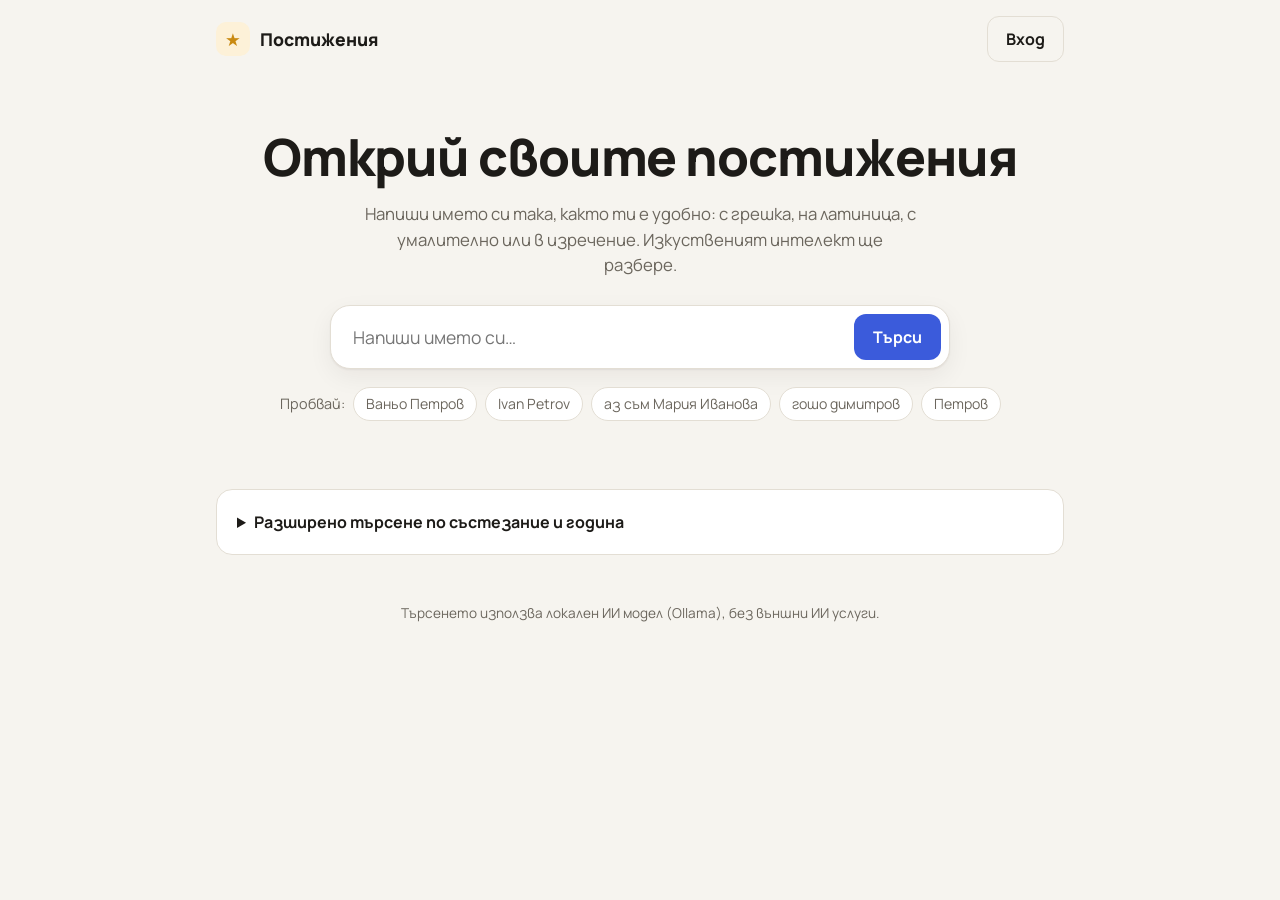
==== Tracker/wwwroot/index.html @ f768b079 "Add smart name search with local AI and new frontend - Restore Tracker/ project layout so static fil" ====
﻿<!DOCTYPE html>
<html lang="bg">
<head>
    <meta charset="UTF-8">
    <meta name="viewport" content="width=device-width, initial-scale=1.0">
    <title>Постижения</title>
    <link rel="preconnect" href="https://fonts.googleapis.com">
    <link rel="preconnect" href="https://fonts.gstatic.com" crossorigin>
    <link href="https://fonts.googleapis.com/css2?family=Manrope:wght@400;500;600;700;800&display=swap" rel="stylesheet">
    <link rel="stylesheet" href="style.css">
</head>
<body>
    <header class="topbar">
        <a class="brand" href="/">
            <span class="brand-mark" aria-hidden="true">★</span>
            <span>Постижения</span>
        </a>

        <div class="account">
            <span id="accountStatus" class="account-status"></span>
            <button id="libraryButton" class="button ghost" hidden>Моята библиотека</button>
            <button id="accountButton" class="button ghost">Вход</button>
            <button id="logoutButton" class="button ghost" hidden>Изход</button>
        </div>
    </header>

    <main>
        <section class="hero">
            <h1>Открий своите постижения</h1>
            <p class="lead">
                Напиши името си така, както ти е удобно: с грешка, на латиница,
                с умалително или в изречение. Изкуственият интелект ще разбере.
            </p>

            <form id="searchForm" class="search" role="search">
                <label for="searchInput" class="visually-hidden">Име на ученик</label>
                <input id="searchInput"
                       type="search"
                       autocomplete="off"
                       placeholder="Напиши името си…"
                       maxlength="200">
                <button type="submit" class="button primary">Търси</button>
            </form>

            <div class="examples">
                <span>Пробвай:</span>
                <button type="button" class="chip" data-example="Ваньо Петров">Ваньо Петров</button>
                <button type="button" class="chip" data-example="Ivan Petrov">Ivan Petrov</button>
                <button type="button" class="chip" data-example="аз съм Мария Иванова">аз съм Мария Иванова</button>
                <button type="button" class="chip" data-example="гошо димитров">гошо димитров</button>
                <button type="button" class="chip" data-example="Петров">Петров</button>
            </div>
        </section>

        <section class="results-area" aria-live="polite">
            <div id="searchStatus"></div>
            <div id="results" class="cards"></div>
        </section>

        <section id="librarySection" class="panel" hidden>
            <div class="panel-head">
                <h2>Моята библиотека</h2>
                <button id="refreshLibraryButton" class="button ghost small">Опресни</button>
            </div>
            <div id="library" class="rows"></div>
        </section>

        <details class="panel advanced">
            <summary>Разширено търсене по състезание и година</summary>

            <form id="advancedForm" class="advanced-form">
                <input type="text" id="participant" placeholder="Име (точно съдържание)">
                <input type="text" id="competition" placeholder="Състезание">
                <input type="number" id="year" placeholder="Година" min="1990" max="2100">
                <button type="submit" class="button primary">Търси</button>
            </form>

            <div id="advancedResults" class="rows"></div>
        </details>
    </main>

    <footer class="footer">
        Търсенето използва локален ИИ модел (Ollama), без външни ИИ услуги.
    </footer>

    <dialog id="accountDialog" class="dialog">
        <form method="dialog" class="dialog-close">
            <button class="icon-button" aria-label="Затвори">✕</button>
        </form>

        <div class="tabs" role="tablist">
            <button type="button" class="tab active" data-tab="login" role="tab">Вход</button>
            <button type="button" class="tab" data-tab="register" role="tab">Регистрация</button>
        </div>

        <form id="loginForm" class="auth-form" data-panel="login">
            <input type="email" id="loginEmail" placeholder="Имейл" required autocomplete="username">
            <input type="password" id="loginPassword" placeholder="Парола" required autocomplete="current-password">
            <button type="submit" class="button primary">Влез</button>
            <p id="loginMessage" class="form-message"></p>
        </form>

        <form id="registerForm" class="auth-form" data-panel="register" hidden>
            <input type="email" id="registerEmail" placeholder="Имейл" required autocomplete="username">
            <input type="password" id="registerPassword" placeholder="Парола" required autocomplete="new-password">
            <p class="hint">Поне 6 знака, с главна и малка буква, цифра и символ.</p>
            <button type="submit" class="button primary">Създай акаунт</button>
            <p id="registerMessage" class="form-message"></p>
        </form>
    </dialog>

    <div id="toast" class="toast" role="status" hidden></div>

    <script src="script.js"></script>
</body>
</html>
---- Tracker/wwwroot/style.css ----
﻿:root {
    --bg: #f6f4ef;
    --surface: #ffffff;
    --surface-2: #f0ede6;
    --text: #1d1b18;
    --muted: #6b665d;
    --border: #e3ded4;
    --accent: #3b5bdb;
    --accent-text: #ffffff;
    --accent-soft: #e7ecff;
    --gold: #c98a12;
    --gold-soft: #fdf1d8;
    --ai: #7048e8;
    --ai-soft: #f1ecff;
    --danger: #c92a2a;
    --shadow: 0 1px 2px rgba(30, 25, 15, .06), 0 8px 24px rgba(30, 25, 15, .06);
    --radius: 16px;
    color-scheme: light;
}

@media (prefers-color-scheme: dark) {
    :root {
        --bg: #141311;
        --surface: #1d1c19;
        --surface-2: #262420;
        --text: #f1eee8;
        --muted: #a39d92;
        --border: #34312b;
        --accent: #7c95ff;
        --accent-text: #0f1020;
        --accent-soft: #232a45;
        --gold: #f0b43c;
        --gold-soft: #3a2f17;
        --ai: #a98bff;
        --ai-soft: #2a2340;
        --danger: #ff6b6b;
        --shadow: 0 1px 2px rgba(0, 0, 0, .3), 0 8px 24px rgba(0, 0, 0, .25);
        color-scheme: dark;
    }
}

* { box-sizing: border-box; }

body {
    margin: 0;
    background: var(--bg);
    color: var(--text);
    font-family: "Manrope", system-ui, -apple-system, "Segoe UI", sans-serif;
    line-height: 1.5;
}

main {
    max-width: 880px;
    margin: 0 auto;
    padding: 0 16px 48px;
}

h1, h2, h3 { line-height: 1.2; margin: 0; }

button, input { font: inherit; color: inherit; }

.visually-hidden {
    position: absolute;
    width: 1px; height: 1px;
    overflow: hidden;
    clip: rect(0 0 0 0);
    white-space: nowrap;
}

/* Top bar */

.topbar {
    display: flex;
    align-items: center;
    justify-content: space-between;
    gap: 12px;
    max-width: 880px;
    margin: 0 auto;
    padding: 16px;
}

.brand {
    display: flex;
    align-items: center;
    gap: 10px;
    color: var(--text);
    text-decoration: none;
    font-weight: 800;
    font-size: 1.1rem;
}

.brand-mark {
    display: grid;
    place-items: center;
    width: 34px; height: 34px;
    border-radius: 10px;
    background: var(--gold-soft);
    color: var(--gold);
}

.account {
    display: flex;
    align-items: center;
    gap: 8px;
    flex-wrap: wrap;
    justify-content: flex-end;
}

.account-status {
    color: var(--muted);
    font-size: .9rem;
    overflow: hidden;
    text-overflow: ellipsis;
    white-space: nowrap;
    max-width: 220px;
}

/* Buttons */

.button {
    border: 1px solid transparent;
    border-radius: 12px;
    padding: 10px 18px;
    font-weight: 700;
    cursor: pointer;
    transition: transform .08s ease, background .15s ease, border-color .15s ease;
}

.button:active { transform: scale(.97); }

.button.primary { background: var(--accent); color: var(--accent-text); }
.button.primary:hover { filter: brightness(1.08); }

.button.ghost { background: transparent; border-color: var(--border); }
.button.ghost:hover { background: var(--surface-2); }

.button.small { padding: 6px 12px; font-size: .85rem; }

.button:disabled { opacity: .55; cursor: default; }

.icon-button {
    border: 0;
    background: transparent;
    cursor: pointer;
    font-size: 1.1rem;
    color: var(--muted);
    padding: 4px 8px;
    border-radius: 8px;
}

.icon-button:hover { background: var(--surface-2); }

:focus-visible { outline: 3px solid var(--accent); outline-offset: 2px; }

/* Hero + search */

.hero {
    text-align: center;
    padding: 48px 0 24px;
}

.hero h1 {
    font-size: clamp(2rem, 6vw, 3.2rem);
    font-weight: 800;
    letter-spacing: -.02em;
}

.lead {
    max-width: 560px;
    margin: 14px auto 28px;
    color: var(--muted);
    font-size: 1.05rem;
}

.search {
    display: flex;
    gap: 8px;
    max-width: 620px;
    margin: 0 auto;
    padding: 8px;
    background: var(--surface);
    border: 1px solid var(--border);
    border-radius: 20px;
    box-shadow: var(--shadow);
}

.search input {
    flex: 1;
    min-width: 0;
    border: 0;
    background: transparent;
    padding: 10px 14px;
    font-size: 1.1rem;
    outline: none;
}

.search:focus-within { border-color: var(--accent); }

.examples {
    display: flex;
    flex-wrap: wrap;
    justify-content: center;
    align-items: center;
    gap: 8px;
    margin-top: 18px;
    color: var(--muted);
    font-size: .9rem;
}

.chip {
    border: 1px solid var(--border);
    background: var(--surface);
    border-radius: 999px;
    padding: 5px 12px;
    cursor: pointer;
    font-size: .88rem;
}

.chip:hover { border-color: var(--accent); color: var(--accent); }

/* Status messages */

.results-area { margin-top: 12px; }

#searchStatus { display: flex; flex-direction: column; align-items: center; gap: 10px; }

.ai-note {
    display: inline-flex;
    align-items: center;
    gap: 8px;
    padding: 8px 14px;
    border-radius: 999px;
    background: var(--ai-soft);
    color: var(--ai);
    font-weight: 600;
    font-size: .92rem;
    margin-bottom: 8px;
}

.message {
    text-align: center;
    color: var(--muted);
    padding: 24px 0;
}

.message.error { color: var(--danger); }

.did-you-mean {
    border: 0;
    background: none;
    color: var(--accent);
    font-weight: 700;
    cursor: pointer;
    text-decoration: underline;
    text-underline-offset: 3px;
    padding: 0;
}

.spinner {
    width: 28px; height: 28px;
    margin: 24px auto;
    border: 3px solid var(--border);
    border-top-color: var(--accent);
    border-radius: 50%;
    animation: spin .8s linear infinite;
}

@keyframes spin { to { transform: rotate(360deg); } }

/* Student cards */

.cards { display: grid; gap: 16px; }

.card {
    background: var(--surface);
    border: 1px solid var(--border);
    border-radius: var(--radius);
    box-shadow: var(--shadow);
    padding: 20px;
    animation: rise .25s ease both;
}

@keyframes rise {
    from { opacity: 0; transform: translateY(6px); }
    to { opacity: 1; transform: none; }
}

.card-head {
    display: flex;
    align-items: center;
    gap: 14px;
    margin-bottom: 16px;
}

.avatar {
    flex: none;
    display: grid;
    place-items: center;
    width: 48px; height: 48px;
    border-radius: 14px;
    background: var(--accent-soft);
    color: var(--accent);
    font-weight: 800;
}

.card-title { flex: 1; min-width: 0; }

.card-title h3 { font-size: 1.25rem; }

.card-meta { color: var(--muted); font-size: .9rem; }

.match {
    flex: none;
    font-size: .8rem;
    font-weight: 700;
    color: var(--muted);
    background: var(--surface-2);
    border-radius: 999px;
    padding: 4px 10px;
}

/* Result rows (cards, library, advanced search) */

.rows { display: grid; gap: 8px; }

.row {
    display: grid;
    grid-template-columns: auto 1fr auto auto;
    align-items: center;
    gap: 12px;
    padding: 10px 12px;
    background: var(--surface-2);
    border-radius: 12px;
}

.year {
    font-weight: 800;
    font-size: .85rem;
    color: var(--gold);
    background: var(--gold-soft);
    border-radius: 8px;
    padding: 3px 8px;
}

.row-text { min-width: 0; }

.row-title { font-weight: 600; }

.row-sub { color: var(--muted); font-size: .85rem; }

.score { font-weight: 800; font-variant-numeric: tabular-nums; }

.score.none { font-weight: 500; color: var(--muted); font-size: .85rem; }

/* Panels */

.panel {
    margin-top: 32px;
    background: var(--surface);
    border: 1px solid var(--border);
    border-radius: var(--radius);
    padding: 20px;
}

.panel .rows .row { background: var(--surface-2); }

.panel-head {
    display: flex;
    align-items: center;
    justify-content: space-between;
    margin-bottom: 14px;
}

.panel-head h2 { font-size: 1.2rem; }

.advanced summary {
    cursor: pointer;
    font-weight: 700;
}

.advanced-form {
    display: grid;
    grid-template-columns: 2fr 2fr 1fr auto;
    gap: 8px;
    margin: 16px 0;
}

.advanced-form input,
.auth-form input {
    border: 1px solid var(--border);
    background: var(--bg);
    border-radius: 10px;
    padding: 10px 12px;
    min-width: 0;
}

/* Account dialog */

.dialog {
    width: min(400px, calc(100vw - 32px));
    border: 1px solid var(--border);
    border-radius: 20px;
    background: var(--surface);
    color: var(--text);
    padding: 24px;
    box-shadow: var(--shadow);
}

.dialog::backdrop { background: rgba(10, 8, 5, .45); }

.dialog-close { position: absolute; top: 12px; right: 12px; }

.tabs {
    display: flex;
    gap: 4px;
    padding: 4px;
    background: var(--surface-2);
    border-radius: 12px;
    margin: 4px 32px 20px 0;
}

.tab {
    flex: 1;
    border: 0;
    background: transparent;
    padding: 8px;
    border-radius: 9px;
    font-weight: 700;
    cursor: pointer;
    color: var(--muted);
}

.tab.active { background: var(--surface); color: var(--text); box-shadow: var(--shadow); }

.auth-form { display: grid; gap: 10px; }

.hint { margin: 0; font-size: .82rem; color: var(--muted); }

.form-message { margin: 0; min-height: 1.4em; font-size: .9rem; color: var(--muted); }

.form-message.error { color: var(--danger); }

/* Toast */

.toast {
    position: fixed;
    left: 50%;
    bottom: 24px;
    transform: translateX(-50%);
    max-width: calc(100vw - 32px);
    background: var(--text);
    color: var(--bg);
    padding: 10px 18px;
    border-radius: 12px;
    font-weight: 600;
    box-shadow: var(--shadow);
}

.footer {
    text-align: center;
    color: var(--muted);
    font-size: .85rem;
    padding: 0 16px 32px;
}

/* Phones */

@media (max-width: 600px) {
    .hero { padding-top: 24px; }

    .account-status { display: none; }

    .search { flex-direction: column; border-radius: 16px; }

    .row { grid-template-columns: auto 1fr auto; }

    .row .button { grid-column: 1 / -1; }

    .advanced-form { grid-template-columns: 1fr; }
}
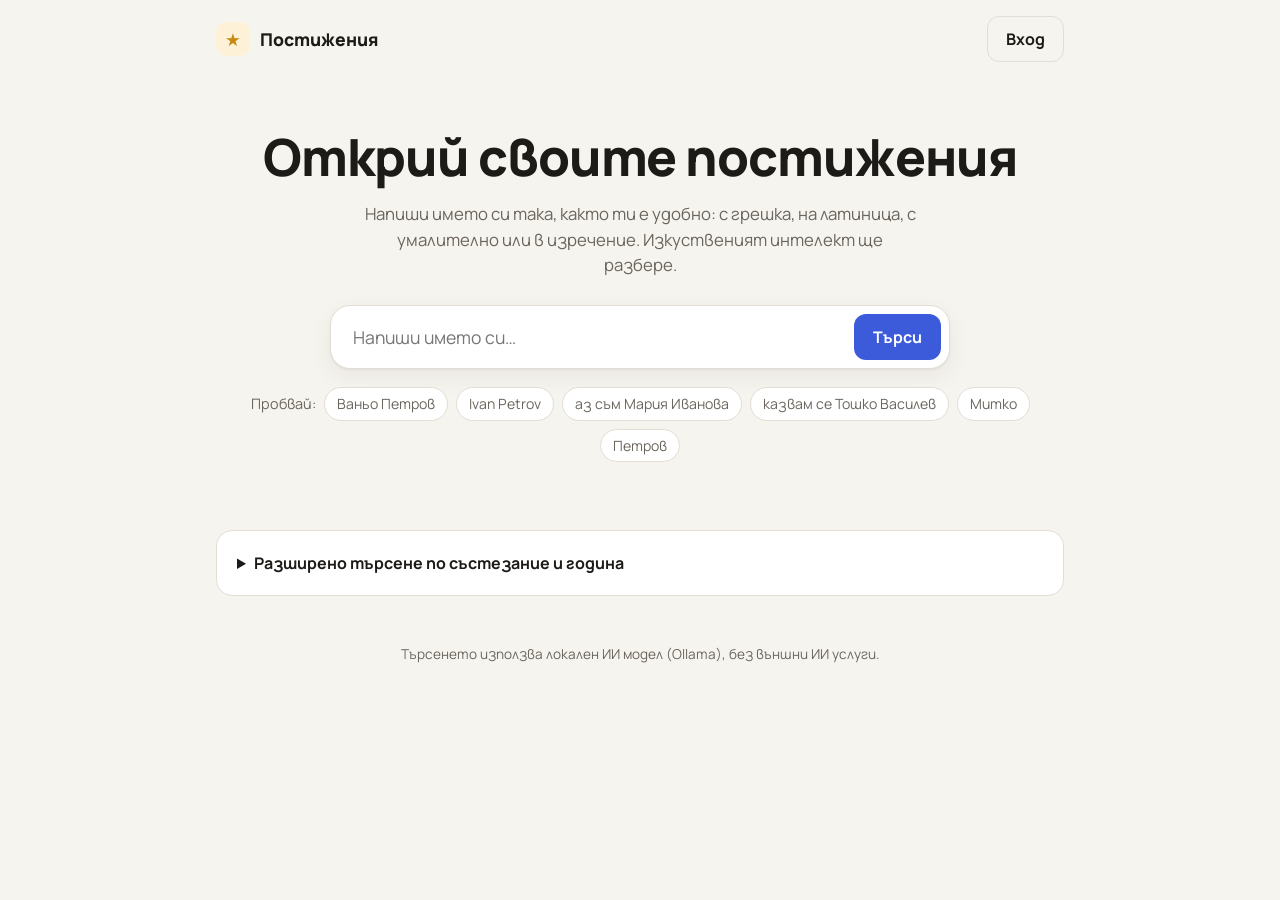
==== commit fdb4c2b9: "Add Bulgarian nickname dictionary to search baseline The local model does not know common nicknames " ====
--- a/Tracker/wwwroot/index.html
+++ b/Tracker/wwwroot/index.html
@@ -47,7 +47,8 @@
                 <button type="button" class="chip" data-example="Ваньо Петров">Ваньо Петров</button>
                 <button type="button" class="chip" data-example="Ivan Petrov">Ivan Petrov</button>
                 <button type="button" class="chip" data-example="аз съм Мария Иванова">аз съм Мария Иванова</button>
-                <button type="button" class="chip" data-example="гошо димитров">гошо димитров</button>
+                <button type="button" class="chip" data-example="казвам се Тошко Василев">казвам се Тошко Василев</button>
+                <button type="button" class="chip" data-example="Митко">Митко</button>
                 <button type="button" class="chip" data-example="Петров">Петров</button>
             </div>
         </section>
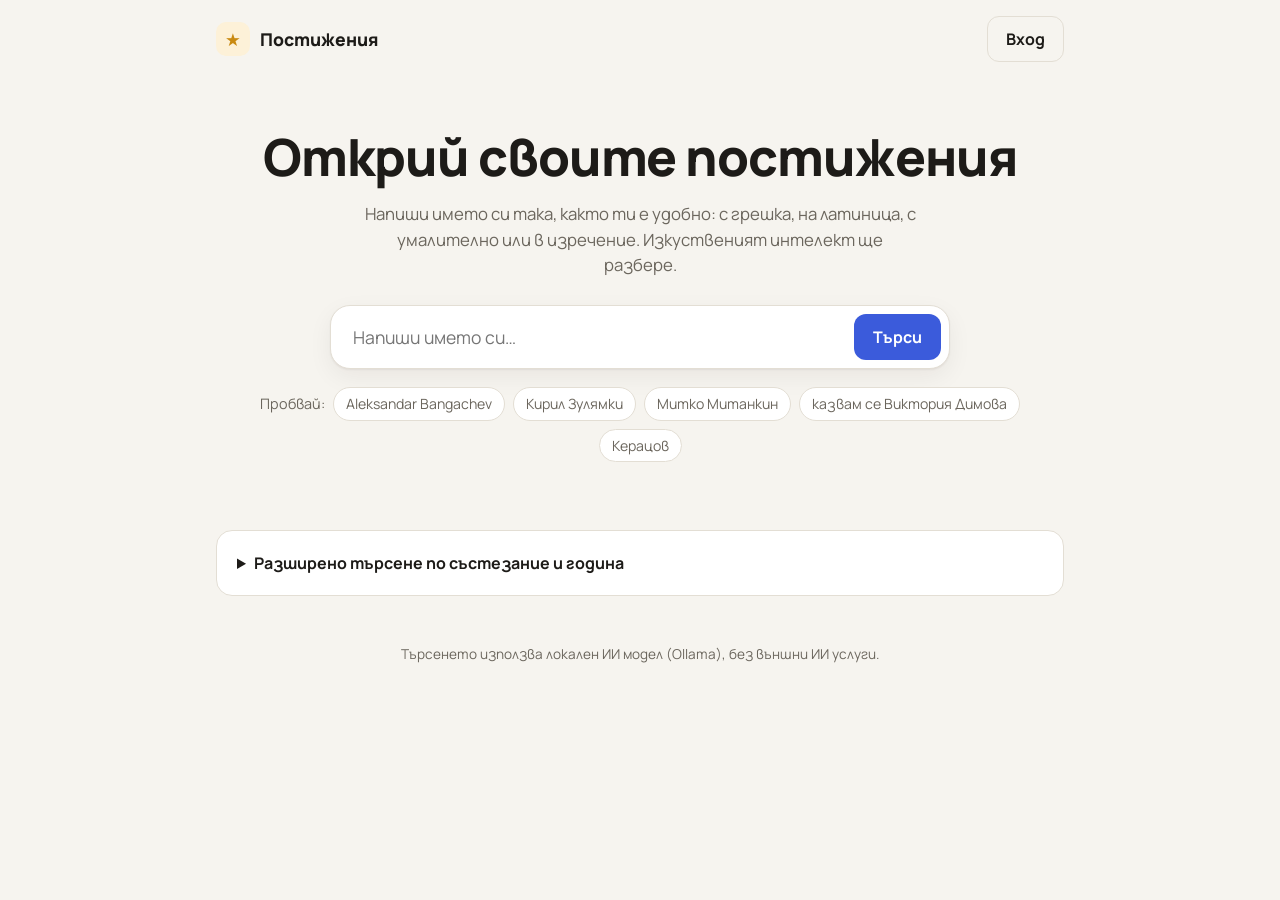
==== commit 0b5b22a4: "Load real MON results, require close words for a match, update demo examples Co-Authored-By: Claude " ====
--- a/Tracker/wwwroot/index.html
+++ b/Tracker/wwwroot/index.html
@@ -7,7 +7,7 @@
     <link rel="preconnect" href="https://fonts.googleapis.com">
     <link rel="preconnect" href="https://fonts.gstatic.com" crossorigin>
     <link href="https://fonts.googleapis.com/css2?family=Manrope:wght@400;500;600;700;800&display=swap" rel="stylesheet">
-    <link rel="stylesheet" href="style.css">
+    <link rel="stylesheet" href="style.css?v=4">
 </head>
 <body>
     <header class="topbar">
@@ -44,12 +44,11 @@
 
             <div class="examples">
                 <span>Пробвай:</span>
-                <button type="button" class="chip" data-example="Ваньо Петров">Ваньо Петров</button>
-                <button type="button" class="chip" data-example="Ivan Petrov">Ivan Petrov</button>
-                <button type="button" class="chip" data-example="аз съм Мария Иванова">аз съм Мария Иванова</button>
-                <button type="button" class="chip" data-example="казвам се Тошко Василев">казвам се Тошко Василев</button>
-                <button type="button" class="chip" data-example="Митко">Митко</button>
-                <button type="button" class="chip" data-example="Петров">Петров</button>
+                <button type="button" class="chip" data-example="Aleksandar Bangachev">Aleksandar Bangachev</button>
+                <button type="button" class="chip" data-example="Кирил Зулямки">Кирил Зулямки</button>
+                <button type="button" class="chip" data-example="Митко Митанкин">Митко Митанкин</button>
+                <button type="button" class="chip" data-example="казвам се Виктория Димова">казвам се Виктория Димова</button>
+                <button type="button" class="chip" data-example="Керацов">Керацов</button>
             </div>
         </section>
 
@@ -112,6 +111,6 @@
 
     <div id="toast" class="toast" role="status" hidden></div>
 
-    <script src="script.js"></script>
+    <script src="script.js?v=4"></script>
 </body>
 </html>
--- a/Tracker/wwwroot/style.css
+++ b/Tracker/wwwroot/style.css
@@ -41,6 +41,9 @@
 
 * { box-sizing: border-box; }
 
+/* Classes that set display (e.g. .auth-form) must not override [hidden]. */
+[hidden] { display: none !important; }
+
 body {
     margin: 0;
     background: var(--bg);
@@ -347,6 +350,10 @@
 .row-title { font-weight: 600; }
 
 .row-sub { color: var(--muted); font-size: .85rem; }
+
+.row-details .place { color: var(--gold); font-weight: 700; }
+
+.row-details .source { color: var(--accent); text-underline-offset: 2px; }
 
 .score { font-weight: 800; font-variant-numeric: tabular-nums; }
 
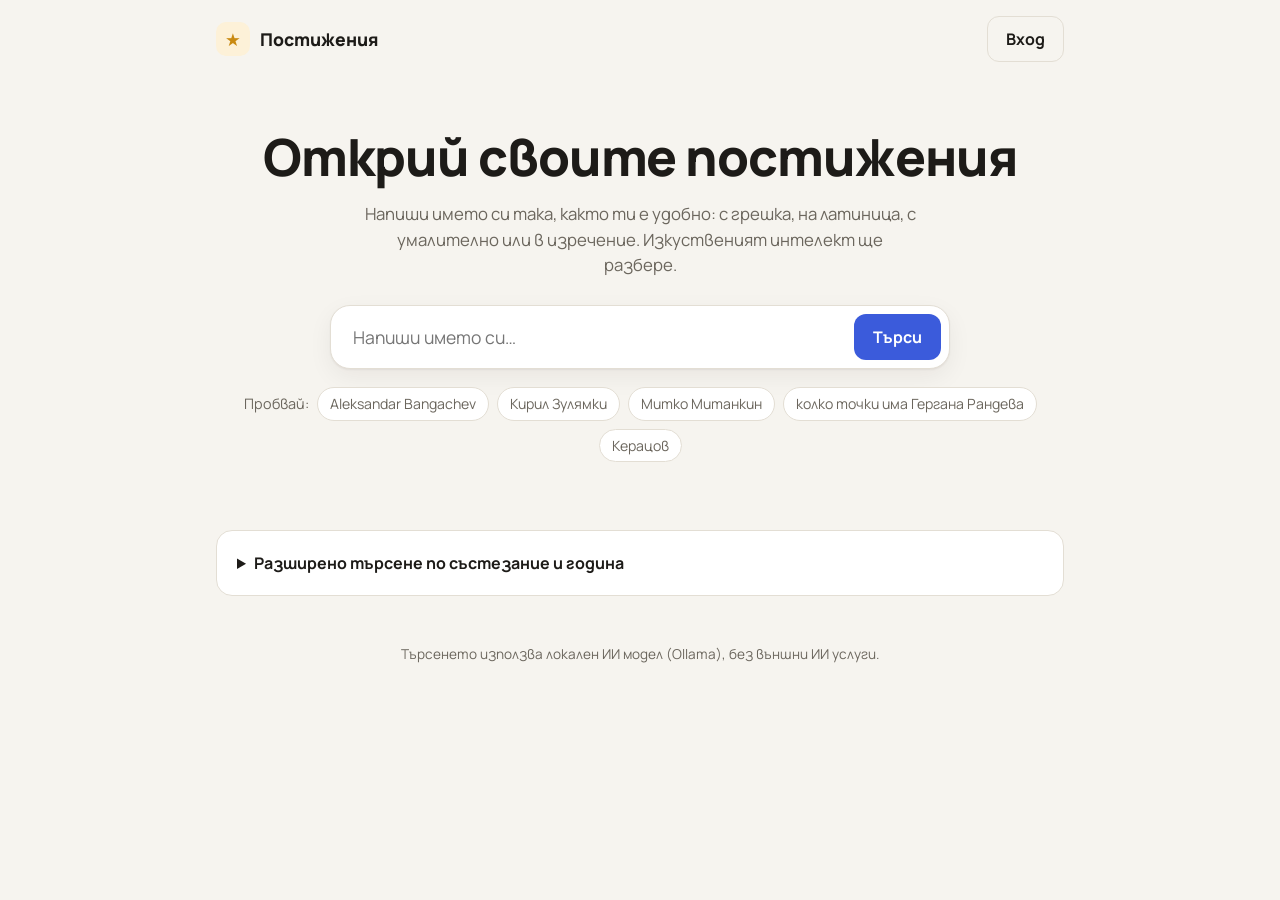
==== commit 25f42c8e: "Fix final review findings - keep ranked continuation rows above a new header on the same page - coun" ====
--- a/Tracker/wwwroot/index.html
+++ b/Tracker/wwwroot/index.html
@@ -7,7 +7,7 @@
     <link rel="preconnect" href="https://fonts.googleapis.com">
     <link rel="preconnect" href="https://fonts.gstatic.com" crossorigin>
     <link href="https://fonts.googleapis.com/css2?family=Manrope:wght@400;500;600;700;800&display=swap" rel="stylesheet">
-    <link rel="stylesheet" href="style.css?v=4">
+    <link rel="stylesheet" href="style.css?v=5">
 </head>
 <body>
     <header class="topbar">
@@ -47,7 +47,7 @@
                 <button type="button" class="chip" data-example="Aleksandar Bangachev">Aleksandar Bangachev</button>
                 <button type="button" class="chip" data-example="Кирил Зулямки">Кирил Зулямки</button>
                 <button type="button" class="chip" data-example="Митко Митанкин">Митко Митанкин</button>
-                <button type="button" class="chip" data-example="казвам се Виктория Димова">казвам се Виктория Димова</button>
+                <button type="button" class="chip" data-example="колко точки има Гергана Рандева">колко точки има Гергана Рандева</button>
                 <button type="button" class="chip" data-example="Керацов">Керацов</button>
             </div>
         </section>
@@ -111,6 +111,6 @@
 
     <div id="toast" class="toast" role="status" hidden></div>
 
-    <script src="script.js?v=4"></script>
+    <script src="script.js?v=5"></script>
 </body>
 </html>
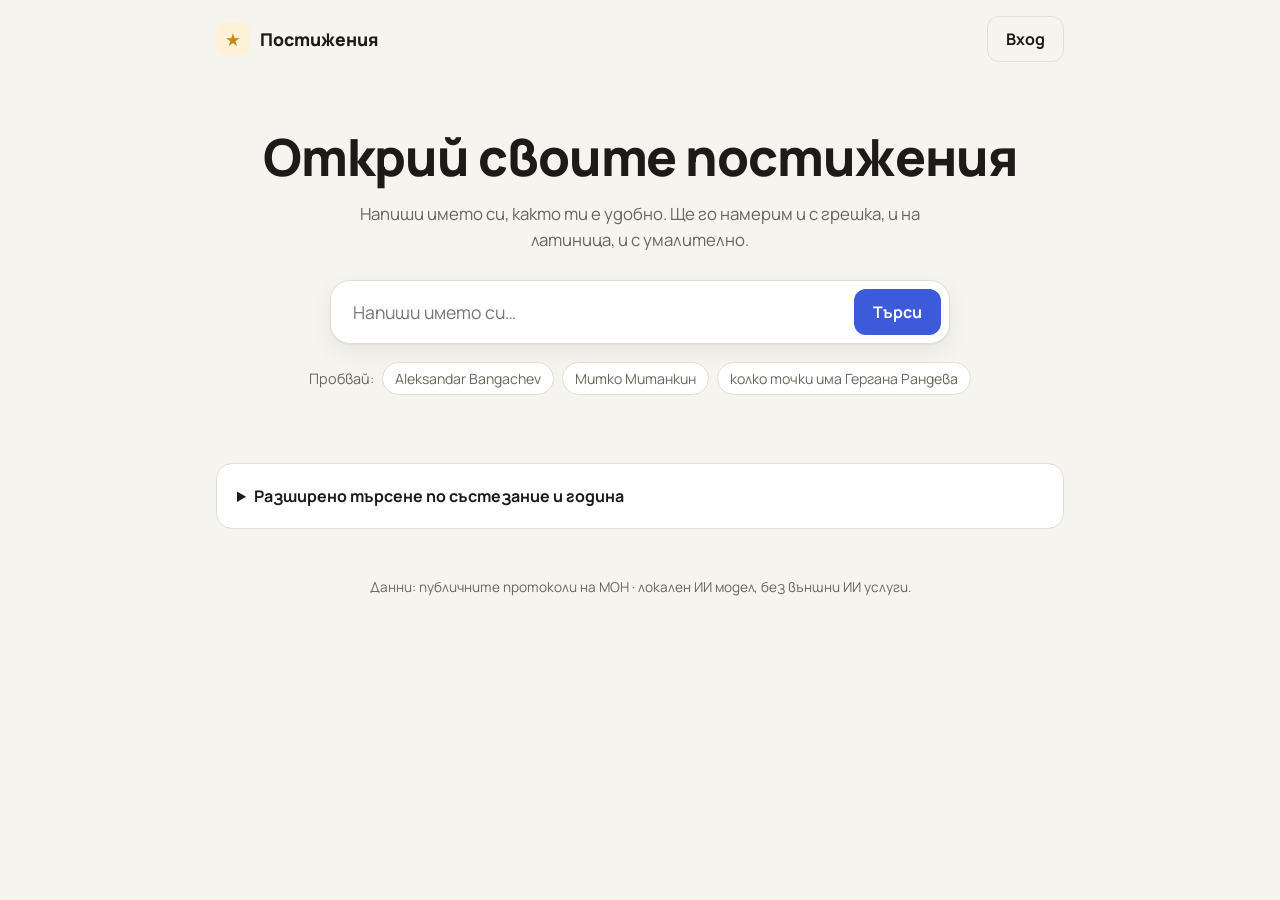
==== commit adac701c: "Apply design review: medals, points, protocol link, icon save, phone rows - places 1-3 get a medal; " ====
--- a/Tracker/wwwroot/index.html
+++ b/Tracker/wwwroot/index.html
@@ -7,7 +7,7 @@
     <link rel="preconnect" href="https://fonts.googleapis.com">
     <link rel="preconnect" href="https://fonts.gstatic.com" crossorigin>
     <link href="https://fonts.googleapis.com/css2?family=Manrope:wght@400;500;600;700;800&display=swap" rel="stylesheet">
-    <link rel="stylesheet" href="style.css?v=5">
+    <link rel="stylesheet" href="style.css?v=7">
 </head>
 <body>
     <header class="topbar">
@@ -28,8 +28,8 @@
         <section class="hero">
             <h1>Открий своите постижения</h1>
             <p class="lead">
-                Напиши името си така, както ти е удобно: с грешка, на латиница,
-                с умалително или в изречение. Изкуственият интелект ще разбере.
+                Напиши името си, както ти е удобно. Ще го намерим и с грешка,
+                и на латиница, и с умалително.
             </p>
 
             <form id="searchForm" class="search" role="search">
@@ -45,10 +45,8 @@
             <div class="examples">
                 <span>Пробвай:</span>
                 <button type="button" class="chip" data-example="Aleksandar Bangachev">Aleksandar Bangachev</button>
-                <button type="button" class="chip" data-example="Кирил Зулямки">Кирил Зулямки</button>
                 <button type="button" class="chip" data-example="Митко Митанкин">Митко Митанкин</button>
                 <button type="button" class="chip" data-example="колко точки има Гергана Рандева">колко точки има Гергана Рандева</button>
-                <button type="button" class="chip" data-example="Керацов">Керацов</button>
             </div>
         </section>
 
@@ -80,7 +78,7 @@
     </main>
 
     <footer class="footer">
-        Търсенето използва локален ИИ модел (Ollama), без външни ИИ услуги.
+        Данни: публичните протоколи на МОН · локален ИИ модел, без външни ИИ услуги.
     </footer>
 
     <dialog id="accountDialog" class="dialog">
@@ -111,6 +109,6 @@
 
     <div id="toast" class="toast" role="status" hidden></div>
 
-    <script src="script.js?v=5"></script>
+    <script src="script.js?v=7"></script>
 </body>
 </html>
--- a/Tracker/wwwroot/style.css
+++ b/Tracker/wwwroot/style.css
@@ -291,9 +291,12 @@
 .card-head {
     display: flex;
     align-items: center;
+    flex-wrap: wrap;
     gap: 14px;
     margin-bottom: 16px;
 }
+
+.save-all { flex: none; white-space: nowrap; }
 
 .avatar {
     flex: none;
@@ -306,7 +309,7 @@
     font-weight: 800;
 }
 
-.card-title { flex: 1; min-width: 0; }
+.card-title { flex: 1; min-width: 180px; }
 
 .card-title h3 { font-size: 1.25rem; }
 
@@ -328,9 +331,9 @@
 
 .row {
     display: grid;
-    grid-template-columns: auto 1fr auto auto;
-    align-items: center;
-    gap: 12px;
+    grid-template-columns: auto minmax(0, 1fr) auto auto auto;
+    align-items: center;
+    gap: 14px;
     padding: 10px 12px;
     background: var(--surface-2);
     border-radius: 12px;
@@ -347,15 +350,57 @@
 
 .row-text { min-width: 0; }
 
-.row-title { font-weight: 600; }
+.row-title { font-weight: 700; }
 
 .row-sub { color: var(--muted); font-size: .85rem; }
 
-.row-details .place { color: var(--gold); font-weight: 700; }
-
-.row-details .source { color: var(--accent); text-underline-offset: 2px; }
-
-.score { font-weight: 800; font-variant-numeric: tabular-nums; }
+.row-details { display: flex; flex-wrap: wrap; align-items: center; gap: 4px 12px; }
+
+.row-details .source {
+    display: inline-flex;
+    align-items: center;
+    gap: 4px;
+    color: var(--accent);
+    font-weight: 600;
+    text-decoration: none;
+}
+
+.row-details .source:hover { text-decoration: underline; text-underline-offset: 2px; }
+
+/* Places 1–3: medals; dark text on light fills reads in both themes. */
+.medal {
+    font-size: .85rem;
+    font-weight: 800;
+    border-radius: 999px;
+    padding: 4px 12px;
+    white-space: nowrap;
+}
+
+.medal-1 { background: #f6d46b; color: #5c3d00; }
+.medal-2 { background: #dfe3ea; color: #343b48; }
+.medal-3 { background: #f0c7a0; color: #5e3210; }
+
+.place-plain { font-size: .85rem; font-weight: 700; color: var(--muted); white-space: nowrap; }
+
+.score { font-weight: 800; font-size: 1.05rem; font-variant-numeric: tabular-nums; white-space: nowrap; }
+
+.icon-button.save {
+    display: grid;
+    place-items: center;
+    width: 44px;
+    height: 44px;
+    padding: 0;
+    border: 1px solid var(--border);
+    border-radius: 12px;
+    background: var(--surface);
+    color: var(--accent);
+}
+
+.icon-button.save:hover { border-color: var(--accent); background: var(--surface); }
+
+.icon-button.save.saved { background: var(--accent); border-color: var(--accent); color: var(--accent-text); cursor: default; }
+
+.icon-button.save.saved svg { fill: currentColor; }
 
 .score.none { font-weight: 500; color: var(--muted); font-size: .85rem; }
 
@@ -473,15 +518,32 @@
 /* Phones */
 
 @media (max-width: 600px) {
-    .hero { padding-top: 24px; }
+    .hero { padding: 16px 0 12px; text-align: left; }
+
+    .hero h1 { font-size: 1.75rem; }
+
+    .lead { margin: 8px 0 16px; font-size: .95rem; }
+
+    .examples { justify-content: flex-start; }
 
     .account-status { display: none; }
 
-    .search { flex-direction: column; border-radius: 16px; }
-
-    .row { grid-template-columns: auto 1fr auto; }
-
-    .row .button { grid-column: 1 / -1; }
+    .search { border-radius: 16px; padding: 6px; }
+
+    .search input { font-size: 1rem; padding: 8px 10px; }
+
+    /* Competition and points on top; year, place and the button below. */
+    .row {
+        grid-template-columns: auto minmax(0, 1fr) auto;
+        grid-template-areas: "title title score" "year place action";
+        gap: 8px 10px;
+    }
+
+    .row > .row-text { grid-area: title; }
+    .row > .score { grid-area: score; align-self: start; }
+    .row > .year { grid-area: year; }
+    .row > .medal, .row > .place-plain, .row > .place-empty { grid-area: place; justify-self: start; }
+    .row > .icon-button, .row > .button { grid-area: action; }
 
     .advanced-form { grid-template-columns: 1fr; }
 }
